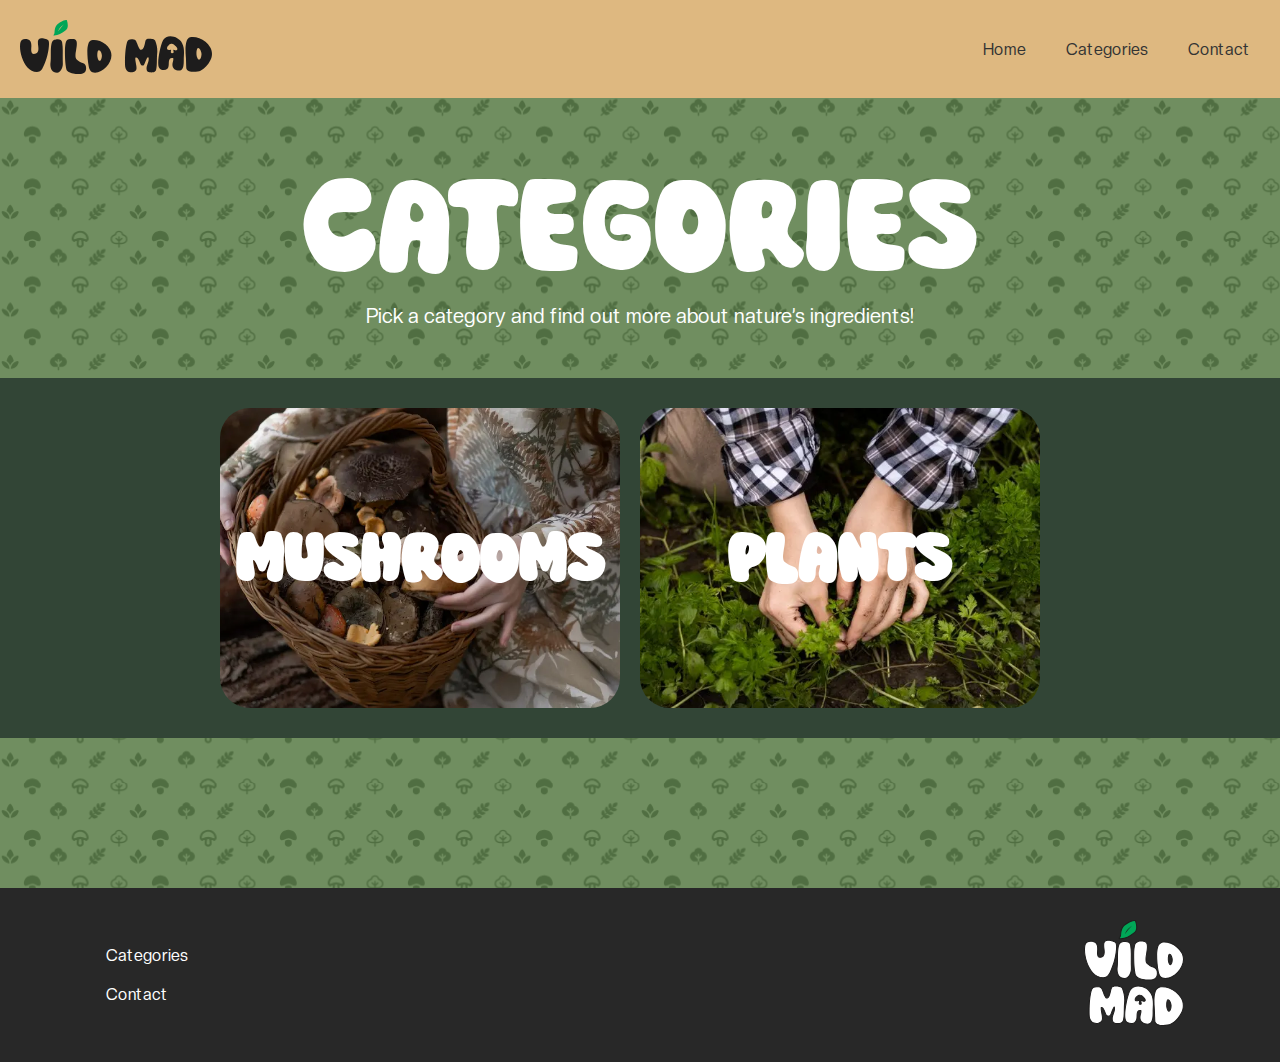
==== categories.html @ 615d2148 "Meta robots tilføjet" ====
<!DOCTYPE html>
<html lang="en">
  <head>
    <meta charset="UTF-8" />
    <meta name="viewport" content="width=device-width, initial-scale=1.0" />
    <title>Categories</title>
    <link rel="stylesheet" href="mutual.css" />
    <link rel="stylesheet" href="categories.css" />
    <meta name="robots" content="noindex" />
  </head>

  <body>
    <header>
      <div class="header_logo">
        <a href="index.html">
          <img src="svg/vild_mad_header.svg" alt="logo" />
        </a>
      </div>
      <nav>
        <ul class="menu">
          <li><a href="index.html">Home</a></li>
          <li><a href="categories.html">Categories</a></li>
          <li><a href="contact.html">Contact</a></li>
        </ul>
        <div class="burger">
          <div class="line"></div>
          <div class="line"></div>
          <div class="line"></div>
        </div>
      </nav>
    </header>
    <main>
      <div class="categories">
        <div class="categories_header">
          <div class="categories_overskrift">
            <h1>CATEGORIES</h1>
          </div>
          <div class="categories_underrubrik">
            <p>Pick a category and find out more about nature’s ingredients!</p>
          </div>
        </div>
        <div class="cards_overblik">
          <a href="listview.html">
            <div class="cards mushrooms">
              <img src="images/svampe_kurv.webp" alt="Mushrooms" />
              <h2>Mushrooms</h2>
            </div>
          </a>
          <a href="listview.html">
            <div class="cards plants">
              <img src="images/planter_sanke.webp" alt="Plants" />
              <h2>Plants</h2>
            </div>
          </a>
          <div class="cards plants"></div>
        </div>
      </div>
    </main>
    <footer>
      <div class="grid_footer">
        <ul>
          <li><a href="categories.html">Categories</a></li>
          <li><a href="contact.html">Contact</a></li>
        </ul>
      </div>

      <div class="footer_logo">
        <img src="svg/vild_mad_footer.svg" alt="logo" />
      </div>
    </footer>
    <script src="data.js"></script>
    <script src="script.js"></script>
  </body>
</html>
---- mutual.css ----
* {
  box-sizing: border-box;
  padding: 0;
  margin: 0;
}

@font-face {
  font-family: CreatoDisplay;
  src: url(fonts/CreatoDisplay-Regular.woff2);
}

@font-face {
  font-family: Super_enjoy;
  src: url(fonts/Super_enjoy.woff2);
}

header {
  display: flex;
  justify-content: space-between;
  align-items: center;
  padding: 20px;
  background-color: #deb880;
  box-shadow: 0 0 10px rgba(0, 0, 0, 0.1);
}

.header_logo img {
  width: 192px;
}

nav {
  display: flex;
  align-items: center;
}

.menu {
  display: flex;
  list-style: none;
  margin: 0;
  padding: 0;
}

.menu li {
  margin-right: 20px;
}

.menu li:last-child {
  margin-right: 0;
}

.menu a {
  display: block;
  padding: 10px;
  color: #333;
  text-decoration: none;
  transition: color 0.3s;
  text-align: end;
}

.menu a:hover {
  color: #708e60;
}

.burger {
  width: 30px;
  height: 20px;
  cursor: pointer;
}

.burger .line {
  width: 100%;
  height: 2px;
  background-color: #333;
  margin-bottom: 5px;
  transition: 0.2s linear;
}
.burger {
  display: none;
}

body {
  display: flex;
  flex-direction: column;
  min-height: 100vh;
  /* Sørger for, at siden fylder mindst hele viewportens højde */
}

/************* footer ************/

footer {
  display: flex;
  justify-content: space-between;
  background-color: #282828;
  padding-right: 6rem;
  padding-left: 6rem;
  padding-top: 2rem;
  padding-bottom: 2rem;
  margin-top: auto; /* Placerer footeren i bunden af viewporten */
  align-items: center;
}

ul {
  list-style: none;
  padding: 0;
  font-family: CreatoDisplay;
}

.footer_logo {
  width: 100px;
}

.grid_footer li {
  padding: 10px;
}

.grid_footer li a {
  text-decoration: none;
  color: white;
}

.grid_footer li a:hover {
  color: #708e60;
}

/* BURGER */

.burger {
  width: 37px;
  height: 25px;
  cursor: pointer;
  margin-top: 5%;
  margin-left: 5%;
  z-index: 1000;
  position: relative;
  position: relative;
}

/* burger mobil og menulinje */

.burger .line {
  width: 100%;
  height: 2px;
  background-color: #333;
  margin-bottom: 5px;
  transition: 0.2s linear;
  justify-content: left;
}
.burger {
  display: none;
  justify-content: left;
}
@media screen and (max-width: 800px) {
  .menu {
    display: none;
  }
  .burger {
    display: block;
  }
  .burger.active .line:nth-child(1) {
    transform: rotate(45deg) translate(5px, 5px);
    transition: 0.2s linear;
  }

  .burger.active .line:nth-child(2) {
    opacity: 0;
    transition: 0.15s linear;
  }

  .burger.active .line:nth-child(3) {
    transform: rotate(-45deg) translate(5px, -5px);
    transition: 0.2s linear;
  }

  nav.active .menu {
    display: block;
    background-color: #324536;
    background-image: url(images/pattern.svg);
    background-size: 25%;
    background-blend-mode: soft-light;
    position: absolute;
    top: 60px;
    left: 0;
    width: 100%;
    box-shadow: 0 0 10px rgba(0, 0, 0, 0.1);
    z-index: 999;
    padding-bottom: 469%;
    padding-top: 28%;
    margin-top: 9%;
  }

  nav.active .menu li {
    margin: 10px 20px;
    text-align: center;
  }

  nav.active .menu a {
    font-size: 34px;
    margin-top: -2%;
    color: white;
    font-family: "super_enjoy";
    text-transform: uppercase;
    text-align: center;
  }
}

.socials {
  display: flex;
  flex-wrap: wrap;
  flex-direction: row;
  justify-content: space-between;
  gap: 20px;
}

.facebook_social img,
.instagram_social img {
  width: 50px;
}

.facebook_social img:hover,
.instagram_social img:hover {
  opacity: 0.5;
}

@media (max-width: 800px) {
  footer {
    display: flex;
    justify-content: space-between;
    gap: 20px;
  }

  .socials {
    display: flex;
    flex-wrap: wrap;
    justify-content: space-between;
    gap: 20px;
  }

  .footer_logo img {
    width: 100px;
  }
}
---- categories.css ----
@font-face {
  font-family: "super_enjoy";
  src: url(fonts/Super\ Enjoy.woff2);
}

@font-face {
  font-family: "creato_display";
  src: url(fonts/CreatoDisplay-Regular.woff2);
}

main {
  background-color: #708e60;
  background-image: url(images/pattern.svg);
  background-size: 25%;
  background-blend-mode: soft-light;
}

.categories_header {
  text-align: center;
  margin-top: 50px;
  margin-bottom: 50px;
  margin-right: -50px;
  margin-left: -50px;
}

.categories_header h1 {
  font-family: "super_enjoy";
  font-size: 70px;
  font-weight: 300;
  color: white;
}

.categories_header p {
  font-family: "creato_display";
  font-size: 20px;
  color: white;
}

.cards_overblik {
  display: flex;
  flex-direction: column;
  justify-content: center;
  align-items: center;
  gap: 20px;
  background-color: #324536;
  padding-top: 30px;
  padding-bottom: 30px;
  margin-bottom: 150px;
  margin-right: -10rem;
  margin-left: -10rem;
}
.cards img {
  width: 400px;
  height: 300px;
  object-fit: cover;
  border-radius: 30px;
}

.cards {
  display: grid;
  place-items: center;
  font-family: "super_enjoy";
  color: white;
  text-transform: uppercase;
  font-size: 45px;
}

a:hover {
  img {
    opacity: 70%;
  }
}

.cards h2 {
  z-index: 10;
}

.cards h2,
.cards img {
  grid-area: 1 / 1;
}

a {
  text-decoration: none;
}
@media (min-width: 800px) {
  main {
    /* background-color: #708e60;
    background-image: url(images/pattern.svg); */
    background-size: 10%;
    /* background-blend-mode: soft-light; */
  }

  /* 
  .categories_header {
    text-align: center;
    margin: 50px;
  } */

  .categories_header h1 {
    /* font-family: "super_enjoy"; */
    font-size: 130px;
    /* font-weight: 300;
    color: white; */
  }

  /* .categories_header p {
    font-family: "creato_display";
    color: white;
  } */

  .cards_overblik {
    display: flex;
    flex-direction: row;
    /* justify-content: center;
    align-items: center;
    gap: 20px;
    background-color: #324536;
    padding-top: 30px;
    padding-bottom: 30px;
    margin-bottom: 150px;
    margin-right: -10rem;
    margin-left: -10rem; */
  }

  /* .cards img {
    width: 400px;
    height: 300px;
    object-fit: cover;
    border-radius: 30px;
  }

  .cards {
    display: grid;
    place-items: center;
    font-family: "super_enjoy";
    color: white;
    text-transform: uppercase;
    font-size: 45px;
  } */

  a:hover {
    img {
      opacity: 70%;
      transition: 0.3s;
    }
  }

  /* .cards h2 {
    z-index: 10;
  }

  .cards h2,
  .cards img {
    grid-area: 1 / 1;
  }

  a {
    text-decoration: none;
  } */
}
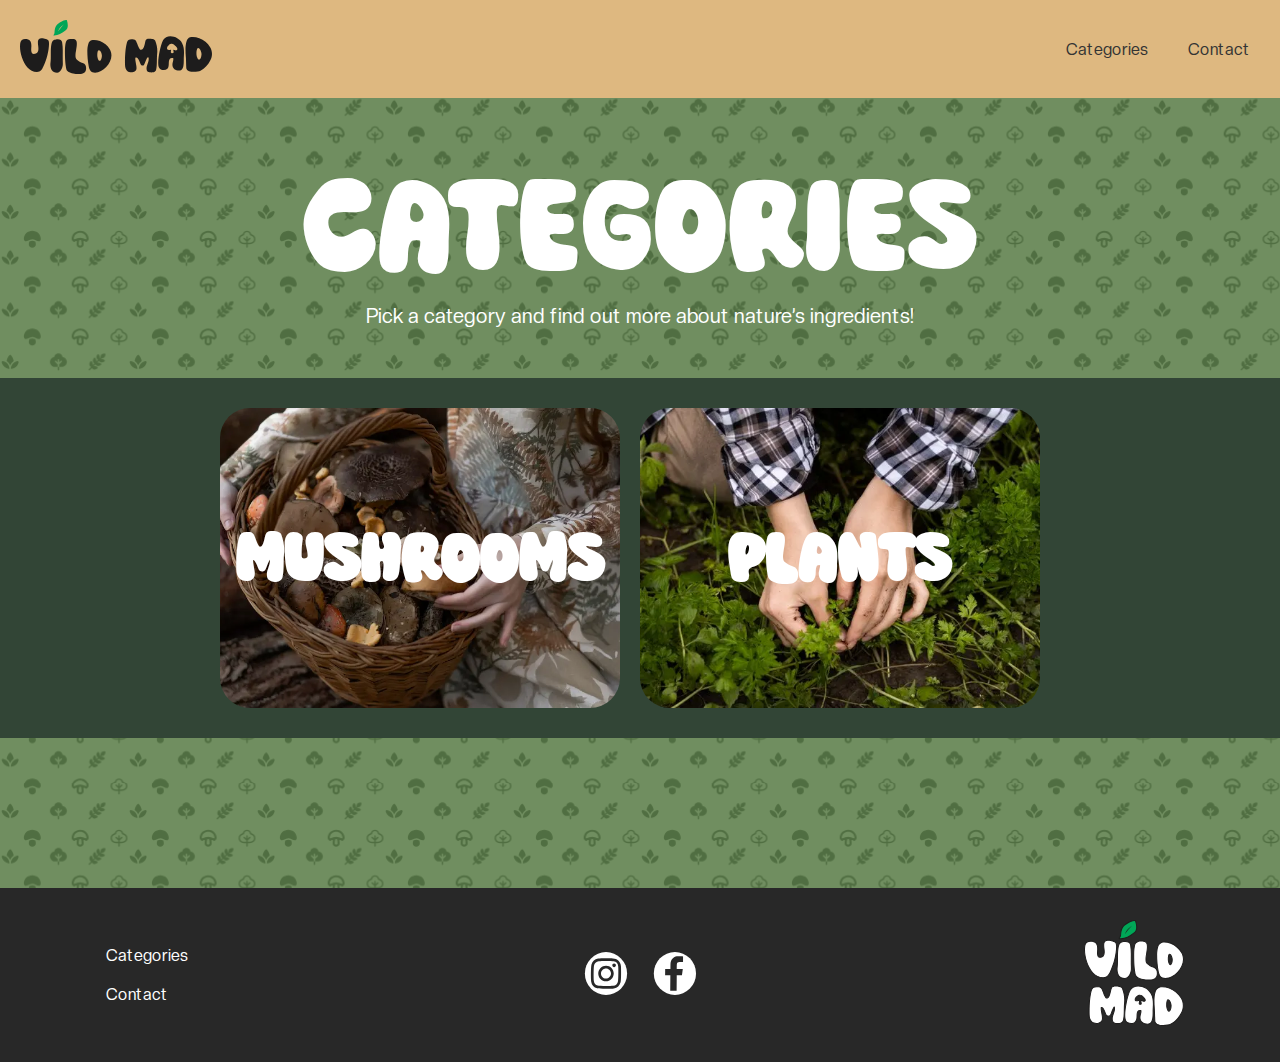
==== commit 97dba3d4: "Opdateret footer tilføjet til de resterende sider" ====
--- a/categories.html
+++ b/categories.html
@@ -1,74 +1,83 @@
 <!DOCTYPE html>
 <html lang="en">
-  <head>
-    <meta charset="UTF-8" />
-    <meta name="viewport" content="width=device-width, initial-scale=1.0" />
-    <title>Categories</title>
-    <link rel="stylesheet" href="mutual.css" />
-    <link rel="stylesheet" href="categories.css" />
-    <meta name="robots" content="noindex" />
-  </head>
 
-  <body>
-    <header>
-      <div class="header_logo">
-        <a href="index.html">
-          <img src="svg/vild_mad_header.svg" alt="logo" />
-        </a>
+<head>
+  <meta charset="UTF-8" />
+  <meta name="viewport" content="width=device-width, initial-scale=1.0" />
+  <title>categories</title>
+  <link rel="stylesheet" href="mutual.css" />
+  <link rel="stylesheet" href="categories.css" />
+</head>
+
+<body>
+  <header>
+    <div class="header_logo">
+      <a href="index.html">
+        <img src="svg/vild_mad_header.svg" alt="logo" />
+      </a>
+    </div>
+    <nav>
+      <ul class="menu">
+        <li><a href="categories.html">Categories</a></li>
+        <li><a href="contact.html">Contact</a></li>
+      </ul>
+      <div class="burger">
+        <div class="line"></div>
+        <div class="line"></div>
+        <div class="line"></div>
       </div>
-      <nav>
-        <ul class="menu">
-          <li><a href="index.html">Home</a></li>
-          <li><a href="categories.html">Categories</a></li>
-          <li><a href="contact.html">Contact</a></li>
-        </ul>
-        <div class="burger">
-          <div class="line"></div>
-          <div class="line"></div>
-          <div class="line"></div>
+    </nav>
+  </header>
+  <main>
+    <div class="categories">
+      <div class="categories_header">
+        <div class="categories_overskrift">
+          <h1>CATEGORIES</h1>
         </div>
-      </nav>
-    </header>
-    <main>
-      <div class="categories">
-        <div class="categories_header">
-          <div class="categories_overskrift">
-            <h1>CATEGORIES</h1>
-          </div>
-          <div class="categories_underrubrik">
-            <p>Pick a category and find out more about nature’s ingredients!</p>
-          </div>
-        </div>
-        <div class="cards_overblik">
-          <a href="listview.html">
-            <div class="cards mushrooms">
-              <img src="images/svampe_kurv.webp" alt="Mushrooms" />
-              <h2>Mushrooms</h2>
-            </div>
-          </a>
-          <a href="listview.html">
-            <div class="cards plants">
-              <img src="images/planter_sanke.webp" alt="Plants" />
-              <h2>Plants</h2>
-            </div>
-          </a>
-          <div class="cards plants"></div>
+        <div class="categories_underrubrik">
+          <p>Pick a category and find out more about nature’s ingredients!</p>
         </div>
       </div>
-    </main>
-    <footer>
-      <div class="grid_footer">
-        <ul>
-          <li><a href="categories.html">Categories</a></li>
-          <li><a href="contact.html">Contact</a></li>
-        </ul>
+      <div class="cards_overblik">
+        <a href="listview.html">
+          <div class="cards mushrooms">
+            <img src="images/svampe_kurv.webp" alt="Mushrooms" />
+            <h2>Mushrooms</h2>
+          </div>
+        </a>
+        <a href="listview.html">
+          <div class="cards plants">
+            <img src="images/planter_sanke.webp" alt="Plants" />
+            <h2>Plants</h2>
+          </div>
+        </a>
+        <div class="cards plants"></div>
       </div>
+    </div>
+  </main>
+  <footer>
+    <div class="grid_footer">
+      <ul>
+        <li><a href="categories.html">Categories</a></li>
+        <li><a href="contact.html">Contact</a></li>
+      </ul>
+    </div>
+    <div class="socials">
+      <div class="instagram_social">
+        <a href="https://www.instagram.com/vildmaddk/">
+          <img src="svg/instagram_icon.svg" alt="instagram_icon"></a>
+      </div>
+      <div class="facebook_social">
+        <a href="https://www.facebook.com/vildmaddk">
+          <img src="svg/facebook_icon.svg" alt="facebook_icon"></a>
+      </div>
+    </div>
+    <div class="footer_logo">
+      <a href="index.html"> <img src="svg/vild_mad_footer.svg" alt="logo"></a>
+    </div>
+  </footer>
+  <script src="data.js"></script>
+  <script src="script.js"></script>
+</body>
 
-      <div class="footer_logo">
-        <img src="svg/vild_mad_footer.svg" alt="logo" />
-      </div>
-    </footer>
-    <script src="data.js"></script>
-    <script src="script.js"></script>
-  </body>
-</html>
+</html>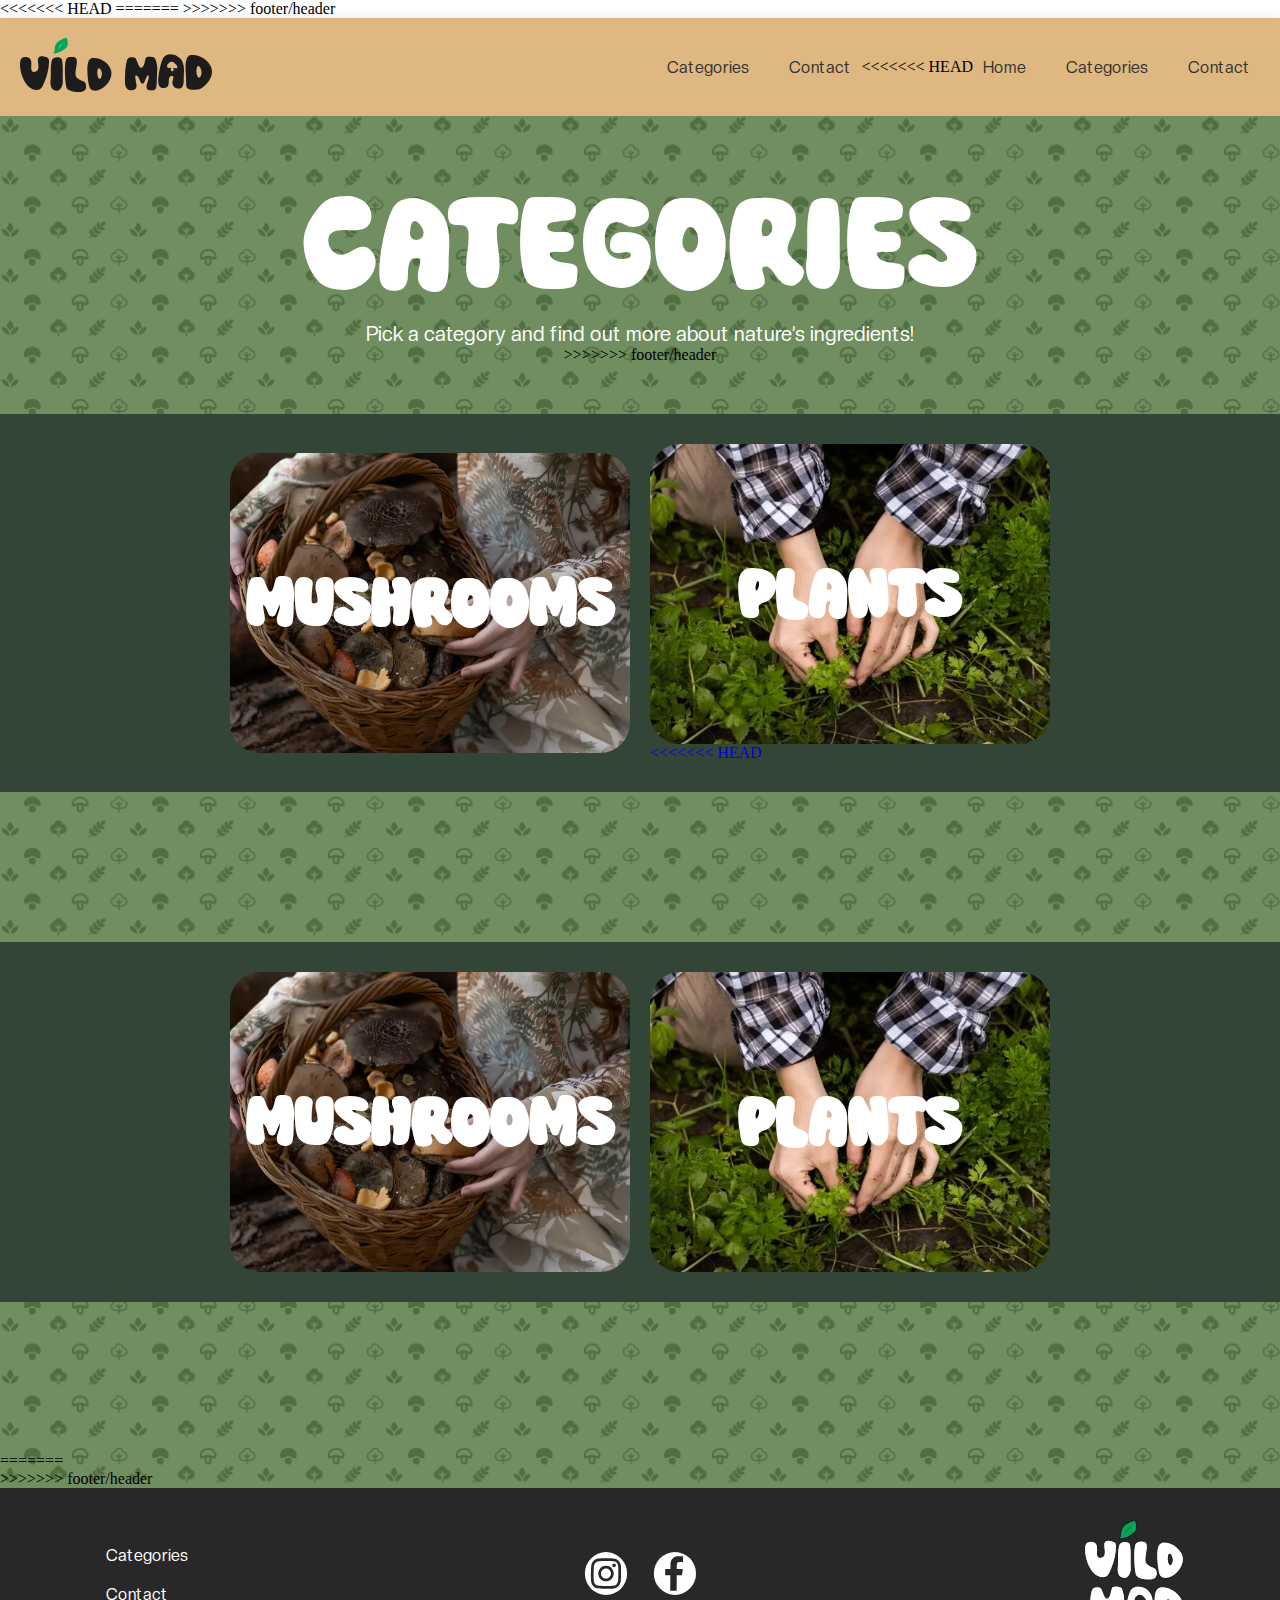
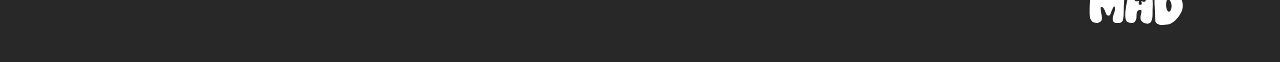
==== commit 98387adb: "Merge branch 'footer/header'" ====
--- a/categories.html
+++ b/categories.html
@@ -1,5 +1,16 @@
 <!DOCTYPE html>
 <html lang="en">
+<<<<<<< HEAD
+  <head>
+    <meta charset="UTF-8" />
+    <meta name="viewport" content="width=device-width, initial-scale=1.0" />
+    <title>Categories</title>
+    <link rel="stylesheet" href="mutual.css" />
+    <link rel="stylesheet" href="categories.css" />
+    <meta name="robots" content="noindex" />
+  </head>
+=======
+>>>>>>> footer/header
 
 <head>
   <meta charset="UTF-8" />
@@ -26,6 +37,18 @@
         <div class="line"></div>
         <div class="line"></div>
       </div>
+<<<<<<< HEAD
+      <nav>
+        <ul class="menu">
+          <li><a href="index.html">Home</a></li>
+          <li><a href="categories.html">Categories</a></li>
+          <li><a href="contact.html">Contact</a></li>
+        </ul>
+        <div class="burger">
+          <div class="line"></div>
+          <div class="line"></div>
+          <div class="line"></div>
+=======
     </nav>
   </header>
   <main>
@@ -36,6 +59,7 @@
         </div>
         <div class="categories_underrubrik">
           <p>Pick a category and find out more about nature’s ingredients!</p>
+>>>>>>> footer/header
         </div>
       </div>
       <div class="cards_overblik">
@@ -50,8 +74,27 @@
             <img src="images/planter_sanke.webp" alt="Plants" />
             <h2>Plants</h2>
           </div>
+<<<<<<< HEAD
+        </div>
+        <div class="cards_overblik">
+          <a href="listview.html">
+            <div class="cards mushrooms">
+              <img src="images/svampe_kurv.webp" alt="Mushrooms" />
+              <h2>Mushrooms</h2>
+            </div>
+          </a>
+          <a href="listview.html">
+            <div class="cards plants">
+              <img src="images/planter_sanke.webp" alt="Plants" />
+              <h2>Plants</h2>
+            </div>
+          </a>
+          <div class="cards plants"></div>
+        </div>
+=======
         </a>
         <div class="cards plants"></div>
+>>>>>>> footer/header
       </div>
     </div>
   </main>
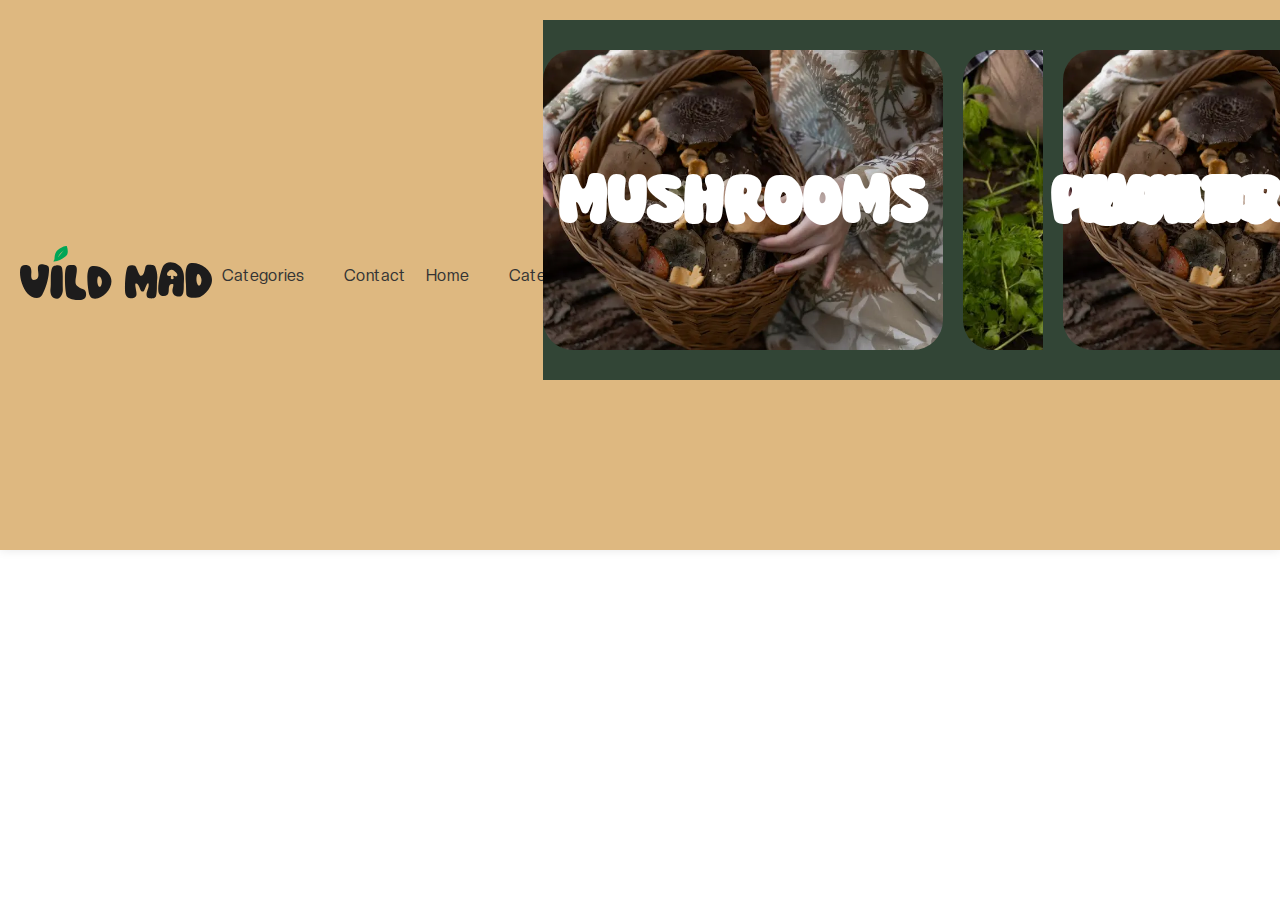
==== commit ec9a94a7: "små-ændringer" ====
--- a/categories.html
+++ b/categories.html
@@ -1,16 +1,14 @@
 <!DOCTYPE html>
 <html lang="en">
-<<<<<<< HEAD
-  <head>
-    <meta charset="UTF-8" />
-    <meta name="viewport" content="width=device-width, initial-scale=1.0" />
-    <title>Categories</title>
-    <link rel="stylesheet" href="mutual.css" />
-    <link rel="stylesheet" href="categories.css" />
-    <meta name="robots" content="noindex" />
-  </head>
-=======
->>>>>>> footer/header
+
+<head>
+  <meta charset="UTF-8" />
+  <meta name="viewport" content="width=device-width, initial-scale=1.0" />
+  <title>Categories</title>
+  <link rel="stylesheet" href="mutual.css" />
+  <link rel="stylesheet" href="categories.css" />
+  <meta name="robots" content="noindex" />
+</head>
 
 <head>
   <meta charset="UTF-8" />
@@ -37,7 +35,6 @@
         <div class="line"></div>
         <div class="line"></div>
       </div>
-<<<<<<< HEAD
       <nav>
         <ul class="menu">
           <li><a href="index.html">Home</a></li>
@@ -48,33 +45,20 @@
           <div class="line"></div>
           <div class="line"></div>
           <div class="line"></div>
-=======
-    </nav>
-  </header>
-  <main>
-    <div class="categories">
-      <div class="categories_header">
-        <div class="categories_overskrift">
-          <h1>CATEGORIES</h1>
         </div>
-        <div class="categories_underrubrik">
-          <p>Pick a category and find out more about nature’s ingredients!</p>
->>>>>>> footer/header
         </div>
-      </div>
-      <div class="cards_overblik">
-        <a href="listview.html">
-          <div class="cards mushrooms">
-            <img src="images/svampe_kurv.webp" alt="Mushrooms" />
-            <h2>Mushrooms</h2>
-          </div>
-        </a>
-        <a href="listview.html">
-          <div class="cards plants">
-            <img src="images/planter_sanke.webp" alt="Plants" />
-            <h2>Plants</h2>
-          </div>
-<<<<<<< HEAD
+        <div class="cards_overblik">
+          <a href="listview.html">
+            <div class="cards mushrooms">
+              <img src="images/svampe_kurv.webp" alt="Mushrooms" />
+              <h2>Mushrooms</h2>
+            </div>
+          </a>
+          <a href="listview.html">
+            <div class="cards plants">
+              <img src="images/planter_sanke.webp" alt="Plants" />
+              <h2>Plants</h2>
+            </div>
         </div>
         <div class="cards_overblik">
           <a href="listview.html">
@@ -91,36 +75,32 @@
           </a>
           <div class="cards plants"></div>
         </div>
-=======
-        </a>
-        <div class="cards plants"></div>
->>>>>>> footer/header
-      </div>
-    </div>
-  </main>
-  <footer>
-    <div class="grid_footer">
-      <ul>
-        <li><a href="categories.html">Categories</a></li>
-        <li><a href="contact.html">Contact</a></li>
-      </ul>
-    </div>
-    <div class="socials">
-      <div class="instagram_social">
-        <a href="https://www.instagram.com/vildmaddk/">
-          <img src="svg/instagram_icon.svg" alt="instagram_icon"></a>
-      </div>
-      <div class="facebook_social">
-        <a href="https://www.facebook.com/vildmaddk">
-          <img src="svg/facebook_icon.svg" alt="facebook_icon"></a>
-      </div>
-    </div>
-    <div class="footer_logo">
-      <a href="index.html"> <img src="svg/vild_mad_footer.svg" alt="logo"></a>
-    </div>
-  </footer>
-  <script src="data.js"></script>
-  <script src="script.js"></script>
+        </div>
+        </div>
+        </main>
+        <footer>
+          <div class="grid_footer">
+            <ul>
+              <li><a href="categories.html">Categories</a></li>
+              <li><a href="contact.html">Contact</a></li>
+            </ul>
+          </div>
+          <div class="socials">
+            <div class="instagram_social">
+              <a href="https://www.instagram.com/vildmaddk/">
+                <img src="svg/instagram_icon.svg" alt="instagram_icon"></a>
+            </div>
+            <div class="facebook_social">
+              <a href="https://www.facebook.com/vildmaddk">
+                <img src="svg/facebook_icon.svg" alt="facebook_icon"></a>
+            </div>
+          </div>
+          <div class="footer_logo">
+            <a href="index.html"> <img src="svg/vild_mad_footer.svg" alt="logo"></a>
+          </div>
+        </footer>
+        <script src="data.js"></script>
+        <script src="script.js"></script>
 </body>
 
 </html>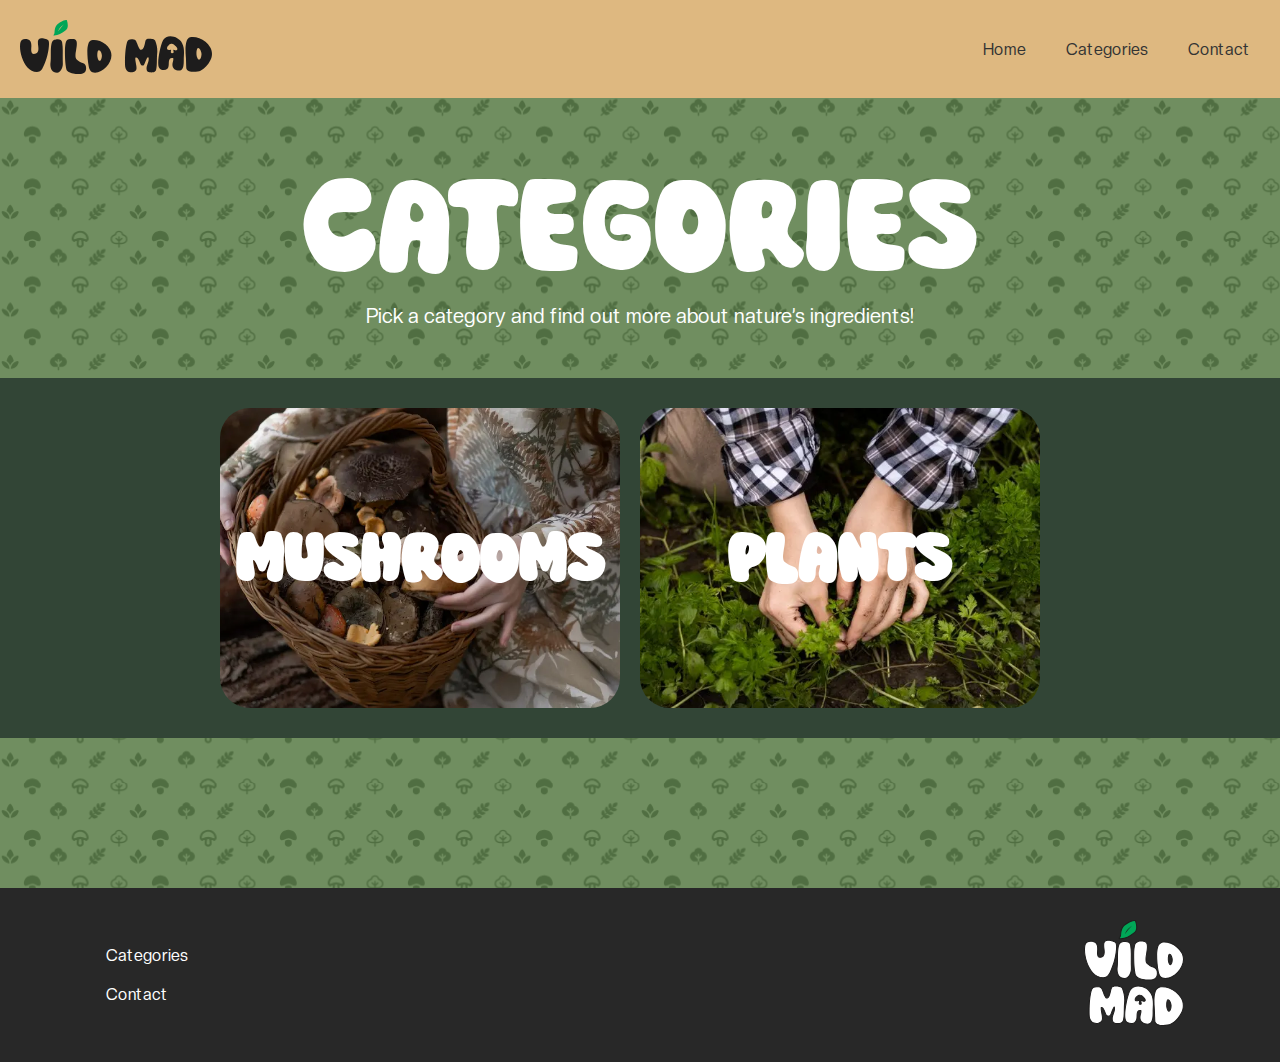
==== commit 7bb94bb1: "virker igen" ====
--- a/categories.html
+++ b/categories.html
@@ -1,39 +1,20 @@
 <!DOCTYPE html>
 <html lang="en">
+  <head>
+    <meta charset="UTF-8" />
+    <meta name="viewport" content="width=device-width, initial-scale=1.0" />
+    <title>Categories</title>
+    <link rel="stylesheet" href="mutual.css" />
+    <link rel="stylesheet" href="categories.css" />
+    <meta name="robots" content="noindex" />
+  </head>
 
-<head>
-  <meta charset="UTF-8" />
-  <meta name="viewport" content="width=device-width, initial-scale=1.0" />
-  <title>Categories</title>
-  <link rel="stylesheet" href="mutual.css" />
-  <link rel="stylesheet" href="categories.css" />
-  <meta name="robots" content="noindex" />
-</head>
-
-<head>
-  <meta charset="UTF-8" />
-  <meta name="viewport" content="width=device-width, initial-scale=1.0" />
-  <title>categories</title>
-  <link rel="stylesheet" href="mutual.css" />
-  <link rel="stylesheet" href="categories.css" />
-</head>
-
-<body>
-  <header>
-    <div class="header_logo">
-      <a href="index.html">
-        <img src="svg/vild_mad_header.svg" alt="logo" />
-      </a>
-    </div>
-    <nav>
-      <ul class="menu">
-        <li><a href="categories.html">Categories</a></li>
-        <li><a href="contact.html">Contact</a></li>
-      </ul>
-      <div class="burger">
-        <div class="line"></div>
-        <div class="line"></div>
-        <div class="line"></div>
+  <body>
+    <header>
+      <div class="header_logo">
+        <a href="index.html">
+          <img src="svg/vild_mad_header.svg" alt="logo" />
+        </a>
       </div>
       <nav>
         <ul class="menu">
@@ -46,19 +27,17 @@
           <div class="line"></div>
           <div class="line"></div>
         </div>
-        </div>
-        <div class="cards_overblik">
-          <a href="listview.html">
-            <div class="cards mushrooms">
-              <img src="images/svampe_kurv.webp" alt="Mushrooms" />
-              <h2>Mushrooms</h2>
-            </div>
-          </a>
-          <a href="listview.html">
-            <div class="cards plants">
-              <img src="images/planter_sanke.webp" alt="Plants" />
-              <h2>Plants</h2>
-            </div>
+      </nav>
+    </header>
+    <main>
+      <div class="categories">
+        <div class="categories_header">
+          <div class="categories_overskrift">
+            <h1>CATEGORIES</h1>
+          </div>
+          <div class="categories_underrubrik">
+            <p>Pick a category and find out more about nature’s ingredients!</p>
+          </div>
         </div>
         <div class="cards_overblik">
           <a href="listview.html">
@@ -75,32 +54,21 @@
           </a>
           <div class="cards plants"></div>
         </div>
-        </div>
-        </div>
-        </main>
-        <footer>
-          <div class="grid_footer">
-            <ul>
-              <li><a href="categories.html">Categories</a></li>
-              <li><a href="contact.html">Contact</a></li>
-            </ul>
-          </div>
-          <div class="socials">
-            <div class="instagram_social">
-              <a href="https://www.instagram.com/vildmaddk/">
-                <img src="svg/instagram_icon.svg" alt="instagram_icon"></a>
-            </div>
-            <div class="facebook_social">
-              <a href="https://www.facebook.com/vildmaddk">
-                <img src="svg/facebook_icon.svg" alt="facebook_icon"></a>
-            </div>
-          </div>
-          <div class="footer_logo">
-            <a href="index.html"> <img src="svg/vild_mad_footer.svg" alt="logo"></a>
-          </div>
-        </footer>
-        <script src="data.js"></script>
-        <script src="script.js"></script>
-</body>
+      </div>
+    </main>
+    <footer>
+      <div class="grid_footer">
+        <ul>
+          <li><a href="categories.html">Categories</a></li>
+          <li><a href="contact.html">Contact</a></li>
+        </ul>
+      </div>
 
-</html>+      <div class="footer_logo">
+        <img src="svg/vild_mad_footer.svg" alt="logo" />
+      </div>
+    </footer>
+    <script src="data.js"></script>
+    <script src="script.js"></script>
+  </body>
+</html>
